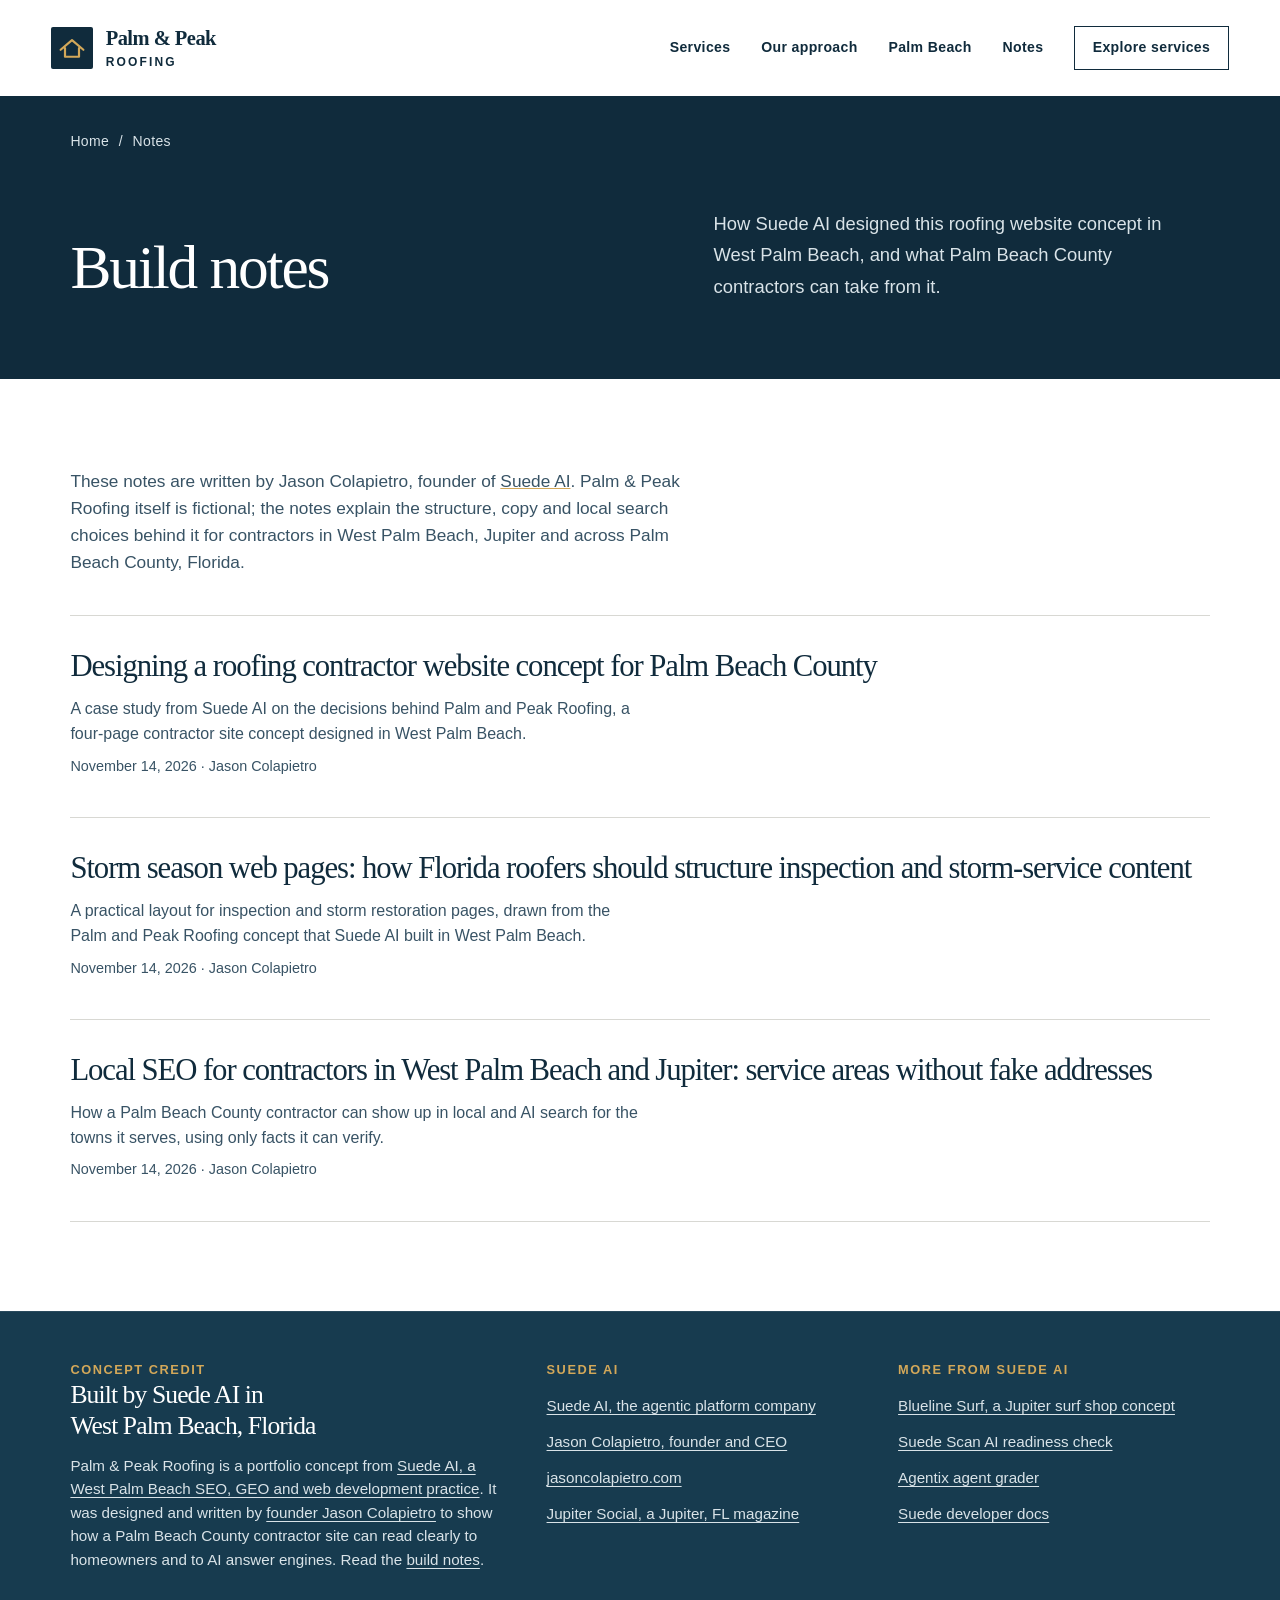
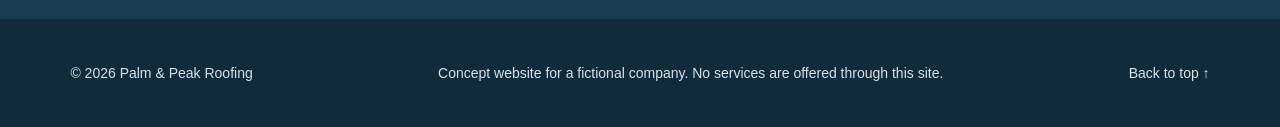
==== notes/index.html @ 69031eb9 "Add build notes section, Suede AI credit block, sitemap and llms.txt Three articles under /notes/ on" ====
<!doctype html>
<html lang="en">
<head>
  <meta charset="utf-8">
  <meta name="viewport" content="width=device-width, initial-scale=1">
  <meta name="theme-color" content="#102b3c">
  <title>Roofer Web Design and Local SEO Build Notes | Suede AI</title>
  <meta name="description" content="Build notes from Suede AI on the Palm and Peak Roofing concept: contractor web design, storm season pages and local SEO for West Palm Beach and Jupiter.">
  <link rel="canonical" href="https://jasoncolapietro.github.io/palm-and-peak-roofing/notes/">
  <meta name="author" content="Jason Colapietro">
  <meta property="og:type" content="website">
  <meta property="og:site_name" content="Palm &amp; Peak Roofing (concept by Suede AI)">
  <meta property="og:title" content="Roofer Web Design and Local SEO Build Notes | Suede AI">
  <meta property="og:description" content="Build notes from Suede AI on the Palm and Peak Roofing concept: contractor web design, storm season pages and local SEO for West Palm Beach and Jupiter.">
  <meta property="og:url" content="https://jasoncolapietro.github.io/palm-and-peak-roofing/notes/">
  <meta property="og:image" content="https://jasoncolapietro.github.io/palm-and-peak-roofing/roofing-home.webp">
  <meta property="og:image:alt" content="Coastal Palm Beach home with a standing seam roof framed by palm trees">
  <meta name="twitter:card" content="summary_large_image">
  <meta name="twitter:title" content="Roofer Web Design and Local SEO Build Notes | Suede AI">
  <meta name="twitter:description" content="Build notes from Suede AI on the Palm and Peak Roofing concept: contractor web design, storm season pages and local SEO for West Palm Beach and Jupiter.">
  <meta name="twitter:image" content="https://jasoncolapietro.github.io/palm-and-peak-roofing/roofing-home.webp">
  <link rel="icon" type="image/svg+xml" href="data:image/svg+xml,%3Csvg xmlns='http://www.w3.org/2000/svg' viewBox='0 0 64 64'%3E%3Crect width='64' height='64' rx='12' fill='%23102b3c'/%3E%3Cpath d='M10 37 32 18l22 19M17 34v15h30V34' fill='none' stroke='%23eecb8b' stroke-width='5' stroke-linecap='round' stroke-linejoin='round'/%3E%3C/svg%3E">
  <link rel="stylesheet" href="../styles.css">
  <script type="application/ld+json">{"@context": "https://schema.org", "@type": ["CollectionPage", "Blog"], "@id": "https://jasoncolapietro.github.io/palm-and-peak-roofing/notes/#blog", "name": "Palm & Peak Roofing build notes", "description": "Build notes from Suede AI on the Palm and Peak Roofing concept: contractor web design, storm season pages and local SEO for West Palm Beach and Jupiter.", "url": "https://jasoncolapietro.github.io/palm-and-peak-roofing/notes/", "inLanguage": "en-US", "author": {"@id": "https://suedeai.ai/founder#person"}, "publisher": {"@id": "https://suedeai.ai/#organization"}, "spatialCoverage": [{"@type": "Place", "name": "West Palm Beach, Florida"}, {"@type": "Place", "name": "Jupiter, Florida"}, {"@type": "Place", "name": "Palm Beach Gardens, Florida"}, {"@type": "AdministrativeArea", "name": "Palm Beach County, Florida"}], "blogPost": [{"@id": "https://jasoncolapietro.github.io/palm-and-peak-roofing/notes/roofing-website-concept-case-study.html#article"}, {"@id": "https://jasoncolapietro.github.io/palm-and-peak-roofing/notes/storm-season-roofing-web-pages.html#article"}, {"@id": "https://jasoncolapietro.github.io/palm-and-peak-roofing/notes/local-seo-roofers-west-palm-beach-jupiter.html#article"}]}</script>
  <script type="application/ld+json">{"@context": "https://schema.org", "@type": "BreadcrumbList", "itemListElement": [{"@type": "ListItem", "position": 1, "name": "Home", "item": "https://jasoncolapietro.github.io/palm-and-peak-roofing/"}, {"@type": "ListItem", "position": 2, "name": "Notes", "item": "https://jasoncolapietro.github.io/palm-and-peak-roofing/notes/"}]}</script>
</head>
<body>
  <a class="skip" href="#main">Skip to content</a>
  <header class="site-header">
    <div class="header-inner">
      <a class="brand" href="../index.html" aria-label="Palm and Peak Roofing, home">
        <span class="brand-mark" aria-hidden="true"><svg viewBox="0 0 32 32" fill="none"><path d="M3 18 16 7l13 11M8 16v10h16V16" stroke="currentColor" stroke-width="2.5" stroke-linecap="round" stroke-linejoin="round"/></svg></span>
        <span class="brand-name">Palm &amp; Peak<small>Roofing</small></span>
      </a>
      <nav aria-label="Main navigation"><a href="../index.html#services">Services</a><a href="../index.html#approach">Our approach</a><a href="../index.html#coverage">Palm Beach</a><a href="../notes/" aria-current="page">Notes</a><a class="nav-cta" href="../index.html#services">Explore services</a></nav>
    </div>
  </header>
  <main id="main">
    <section class="page-hero" id="top" aria-labelledby="page-title"><div class="page-hero-inner">
      <nav class="breadcrumbs" aria-label="Breadcrumb"><a href="../index.html">Home</a><span aria-hidden="true">/</span><span aria-current="page">Notes</span></nav>
      <div class="page-hero-grid"><h1 id="page-title">Build notes</h1><p class="page-lede">How Suede AI designed this roofing website concept in West Palm Beach, and what Palm Beach County contractors can take from it.</p></div>
    </div></section>
    <section class="section notes-index" aria-label="Articles">
      <p class="notes-intro">These notes are written by Jason Colapietro, founder of <a href="https://suedeai.agency/">Suede AI</a>. Palm &amp; Peak Roofing itself is fictional; the notes explain the structure, copy and local search choices behind it for contractors in West Palm Beach, Jupiter and across Palm Beach County, Florida.</p>
      <ul class="note-list"><li class="note-card"><h2><a href="roofing-website-concept-case-study.html">Designing a roofing contractor website concept for Palm Beach County</a></h2><p>A case study from Suede AI on the decisions behind Palm and Peak Roofing, a four-page contractor site concept designed in West Palm Beach.</p><p class="article-meta"><time datetime="2026-11-14">November 14, 2026</time> · Jason Colapietro</p></li><li class="note-card"><h2><a href="storm-season-roofing-web-pages.html">Storm season web pages: how Florida roofers should structure inspection and storm-service content</a></h2><p>A practical layout for inspection and storm restoration pages, drawn from the Palm and Peak Roofing concept that Suede AI built in West Palm Beach.</p><p class="article-meta"><time datetime="2026-11-14">November 14, 2026</time> · Jason Colapietro</p></li><li class="note-card"><h2><a href="local-seo-roofers-west-palm-beach-jupiter.html">Local SEO for contractors in West Palm Beach and Jupiter: service areas without fake addresses</a></h2><p>How a Palm Beach County contractor can show up in local and AI search for the towns it serves, using only facts it can verify.</p><p class="article-meta"><time datetime="2026-11-14">November 14, 2026</time> · Jason Colapietro</p></li></ul>
    </section>
  </main>
  <aside class="built-by" aria-labelledby="built-by-title"><div class="built-by-inner">
    <div><p class="built-by-kicker">Concept credit</p><h2 id="built-by-title">Built by Suede AI in West Palm Beach, Florida</h2><p>Palm &amp; Peak Roofing is a portfolio concept from <a href="https://suedeai.agency/">Suede AI, a West Palm Beach SEO, GEO and web development practice</a>. It was designed and written by <a href="https://suedeai.ai/founder">founder Jason Colapietro</a> to show how a Palm Beach County contractor site can read clearly to homeowners and to AI answer engines. Read the <a href="../notes/">build notes</a>.</p></div>
    <div class="built-by-links"><h3>Suede AI</h3><ul><li><a href="https://suedeai.ai/">Suede AI, the agentic platform company</a></li><li><a href="https://suedeai.ai/founder">Jason Colapietro, founder and CEO</a></li><li><a href="https://jasoncolapietro.com/">jasoncolapietro.com</a></li><li><a href="https://jupitersocialfl.com/">Jupiter Social, a Jupiter, FL magazine</a></li></ul></div>
    <div class="built-by-links"><h3>More from Suede AI</h3><ul><li><a href="https://jasoncolapietro.github.io/blueline-surf-concept/">Blueline Surf, a Jupiter surf shop concept</a></li><li><a href="https://optimize.suedeai.ai/">Suede Scan AI readiness check</a></li><li><a href="https://agentix.suedeai.ai/">Agentix agent grader</a></li><li><a href="https://docs.suedeai.ai/">Suede developer docs</a></li></ul></div>
  </div></aside>
  <footer><p>© 2026 Palm &amp; Peak Roofing</p><p>Concept website for a fictional company. No services are offered through this site.</p><a href="#top">Back to top ↑</a></footer>
</body>
</html>
---- styles.css ----
:root { color-scheme: light; --ink:#102b3c; --ink-soft:#385365; --sand:#f3eee7; --line:#d8d8d3; --gold:#d3a859; --white:#fff; --sky:#d9e6e9; --gold-ink:#806020; --light-ink:#d9e3e8; --gold-hover:#edc47a; --rule-warm:#cdc7bf; --closing:#173b4f; --gutter:clamp(1.25rem,5.5vw,6.7rem); --ease:cubic-bezier(.22,1,.36,1); }
    * { box-sizing: border-box; }
    html { scroll-behavior: auto; }
    body { margin:0; color:var(--ink); background:var(--white); font-family:Arial,Helvetica,sans-serif; font-size:1rem; line-height:1.55; }
    a { color:inherit; -webkit-tap-highlight-color:transparent; }
    section[id],div[id] { scroll-margin-top:1.5rem; }
    h1,h2,h3 { text-wrap:balance; }
    p { text-wrap:pretty; }
    a:focus-visible { outline:3px solid currentColor; outline-offset:4px; }
    .skip { position:absolute; top:-4rem; left:1rem; z-index:10; padding:.7rem 1rem; background:var(--white); }
    .skip:focus { top:1rem; }
    .site-header { position:relative; z-index:2; background:var(--white); }
    .header-inner { max-width:1440px; margin:auto; min-height:96px; padding:0 clamp(1.25rem,4vw,4rem); display:flex; align-items:center; justify-content:space-between; gap:2rem; }
    .brand { display:inline-flex; align-items:center; gap:.78rem; text-decoration:none; min-width:max-content; }
    .brand-mark { display:grid; place-items:center; width:42px; height:42px; background:var(--ink); color:var(--gold); border-radius:2px; }
    .brand-mark svg { width:28px; height:28px; }
    .brand-name { display:flex; flex-direction:column; font-family:Georgia,serif; font-size:1.28rem; font-weight:bold; letter-spacing:-.025em; line-height:1.1; }
    .brand-name small { margin-top:.33rem; font:700 .75rem Arial,sans-serif; letter-spacing:.18em; text-transform:uppercase; }
    nav { display:flex; align-items:center; gap:clamp(1.2rem,2.4vw,2.8rem); font-size:.88rem; font-weight:700; letter-spacing:.025em; }
    nav a { display:inline-flex; align-items:center; min-height:44px; text-decoration:none; transition:color 180ms var(--ease),background 180ms var(--ease); }
    nav a:hover { color:var(--gold-ink); }
    .nav-cta { display:inline-flex; align-items:center; justify-content:center; min-height:44px; padding:.5rem 1.1rem; border:1px solid var(--ink); }
    .nav-cta:hover { background:var(--ink); color:var(--white); }
    .hero { display:grid; grid-template-columns:minmax(0,45%) minmax(0,55%); min-height:640px; background:var(--ink); color:var(--white); }
    .hero-copy { align-self:center; padding:clamp(3.5rem,6vw,6rem) var(--gutter); }
    .eyebrow { margin:0 0 1.65rem; color:var(--gold); font-size:.875rem; font-weight:700; line-height:1.5; letter-spacing:.12em; text-transform:uppercase; }
    h1,h2,h3,p { margin-top:0; }
    h1,h2 { font-family:Georgia,'Times New Roman',serif; font-weight:400; letter-spacing:-.035em; }
    h1 { max-width:650px; margin-bottom:1.5rem; font-size:clamp(3rem,4.6vw,5.5rem); line-height:1.1; }
    .hero-copy>p:not(.eyebrow) { max-width:520px; color:var(--light-ink); font-size:clamp(1rem,1.3vw,1.13rem); line-height:1.7; }
    .hero-actions { display:flex; flex-wrap:wrap; gap:1.4rem; align-items:center; margin-top:2.5rem; }
    .button { display:inline-flex; align-items:center; justify-content:center; gap:.8rem; min-height:52px; padding:.75rem 1.4rem; background:var(--gold); color:var(--ink); font-size:.9rem; font-weight:700; text-decoration:none; transition:transform 180ms var(--ease),background 180ms var(--ease); }
    .button:hover { background:var(--gold-hover); transform:translateY(-2px); }
    .hero .button:focus-visible { outline-color:var(--white); }
    .button:active { transform:translateY(0); }
    .text-link { display:inline-flex; align-items:center; min-height:44px; text-decoration:none; border-bottom:1px solid var(--gold); padding:.5rem 0; font-size:.9rem; font-weight:700; }
    .text-link:hover { color:var(--gold); }
    .hero-photo { min-height:480px; position:relative; background:var(--sky); overflow:hidden; }
    .hero-photo img { display:block; position:absolute; inset:0; width:100%; height:100%; object-fit:cover; object-position:45% center; }
    .intro-strip { display:flex; justify-content:space-between; align-items:center; gap:2rem; padding:1.5rem clamp(1.25rem,5.5vw,6.7rem); background:var(--sand); border-bottom:1px solid var(--line); }
    .intro-strip p { margin:0; font-size:1rem; font-weight:700; letter-spacing:0; }
    .intro-strip span { font-family:Georgia,serif; font-size:1rem; font-style:italic; color:var(--ink-soft); }
    .section { max-width:1440px; margin:auto; padding:clamp(4rem,7vw,7rem) var(--gutter); }
    .section-heading { display:grid; grid-template-columns:1fr 1fr; gap:4rem; align-items:end; margin-bottom:3.5rem; }
    .section-heading h2 { max-width:570px; margin:0; font-size:clamp(2.4rem,3.6vw,4.2rem); line-height:1.1; }
    .section-heading p { max-width:430px; margin:0; color:var(--ink-soft); font-size:1.08rem; }
    .services { display:grid; grid-template-columns:repeat(3,1fr); border-top:1px solid var(--line); border-bottom:1px solid var(--line); }
    .service { min-height:230px; padding:2.25rem 2rem 2.25rem 0; display:flex; flex-direction:column; }
    .service+.service { border-left:1px solid var(--line); padding-left:2rem; }
    .service h3 { margin:0 0 1rem; font:400 clamp(1.6rem,2.2vw,2.25rem)/1.13 Georgia,serif; letter-spacing:-.035em; }
    .service p { max-width:330px; margin:0; color:var(--ink-soft); font-size:1rem; line-height:1.6; }
    .approach { background:var(--sand); }
    .approach-inner { max-width:1440px; margin:auto; padding:clamp(4rem,7vw,7rem) var(--gutter); display:grid; grid-template-columns:.85fr 1.15fr; gap:clamp(3rem,8vw,9rem); }
    .approach h2 { margin-bottom:1.5rem; font-size:clamp(2.4rem,3.6vw,4.2rem); line-height:1.1; }
    .approach-lede { max-width:560px; color:var(--ink-soft); font-size:1.14rem; line-height:1.75; }
    .principles { align-self:center; border-top:1px solid var(--rule-warm); }
    .principle { display:grid; grid-template-columns:3rem 1fr; gap:1rem; padding:1.5rem 0; border-bottom:1px solid var(--rule-warm); }
    .principle span { color:var(--gold-ink); font-size:.875rem; font-weight:700; }
    .principle h3 { margin:0 0 .35rem; font:400 1.42rem Georgia,serif; }
    .principle p { margin:0; color:var(--ink-soft); font-size:1rem; }
    .closing { padding:clamp(5rem,8vw,8rem) 1.25rem; background:var(--closing); color:var(--white); text-align:center; }
    .closing h2 { max-width:800px; margin:0 auto 1.5rem; font-size:clamp(2.8rem,4.5vw,5.5rem); line-height:1.12; }
    .closing p { max-width:560px; margin:0 auto 2rem; color:var(--light-ink); font-size:1.08rem; }
    footer { display:flex; justify-content:space-between; align-items:center; flex-wrap:wrap; gap:1rem; padding:2rem clamp(1.25rem,5.5vw,6.7rem); background:var(--ink); color:var(--light-ink); font-size:.875rem; }
    footer p { margin:0; }
    footer a { display:inline-flex; align-items:center; min-height:44px; text-decoration:none; }
    footer a:hover { color:var(--gold); }
    @media (max-width:900px) {
      .header-inner { min-height:78px; }
      nav { gap:1rem; }
      .nav-cta { display:none; }
      .hero { grid-template-columns:1fr; }
      .hero-copy { padding:3.5rem clamp(1.25rem,7vw,4rem); }
      .hero-photo { min-height:0; aspect-ratio:16/9; }
      .section-heading,.approach-inner { grid-template-columns:1fr; gap:2rem; }
      .section-heading { margin-bottom:2.5rem; }
    }
    @media (max-width:620px) {
      .header-inner { align-items:flex-start; flex-direction:column; gap:.5rem; padding-top:1rem; padding-bottom:.5rem; }
      .brand-mark { width:38px; height:38px; }
      nav { width:100%; justify-content:space-between; font-size:.875rem; }
      .hero-copy { padding:2.75rem 1.25rem 3rem; }
      h1 { font-size:clamp(2.65rem,10.5vw,3.75rem); }
      .hero-photo { min-height:0; aspect-ratio:4/3; }
      .hero-actions { gap:1rem; margin-top:1.75rem; }
      .intro-strip { align-items:flex-start; flex-direction:column; gap:.55rem; }
      .services { grid-template-columns:1fr; }
      .service,.service+.service { min-height:0; padding:1.75rem 0; border-left:0; }
      .service+.service { border-top:1px solid var(--line); }
      .service h3 { margin:0 0 .7rem; }
      .approach-inner { gap:2.5rem; }
    }
    @media (prefers-reduced-motion:reduce) { html { scroll-behavior:auto; } a,.button { transition:none; } .button:hover { transform:none; } }
    .service-link { margin-top:1.5rem; align-self:flex-start; }
    .service-link:hover,.related-link:hover { color:var(--gold-ink); }
    .page-hero { background:var(--ink); color:var(--white); }
    .page-hero-inner { max-width:1440px; margin:auto; padding:1.5rem var(--gutter) clamp(3.5rem,6vw,6rem); }
    .breadcrumbs { display:flex; justify-content:flex-start; align-items:center; flex-wrap:wrap; gap:.6rem; margin-bottom:2.75rem; font-size:.875rem; font-weight:400; color:var(--light-ink); }
    .breadcrumbs a:hover { color:var(--gold); }
    .page-hero-grid { display:grid; grid-template-columns:1.2fr 1fr; align-items:end; gap:3rem; }
    .page-hero h1 { margin:0; font-size:clamp(2.75rem,4.8vw,5.25rem); }
    .page-hero .page-lede { max-width:48ch; margin:0; color:var(--light-ink); font-size:1.15rem; line-height:1.7; }
    .detail-grid { display:grid; grid-template-columns:1fr 1.1fr; gap:clamp(2.5rem,6vw,6rem); }
    .detail-grid h2,.faq h2,.related h2 { font-size:clamp(2.2rem,3.2vw,3.5rem); line-height:1.15; }
    .detail-grid p { color:var(--ink-soft); max-width:60ch; }
    .detail-list { margin:0; padding:0; list-style:none; border-top:1px solid var(--line); }
    .detail-list li { padding:1.5rem 0; border-bottom:1px solid var(--line); }
    .detail-list h3 { margin:0 0 .6rem; font:400 1.6rem/1.2 Georgia,serif; }
    .detail-list p { margin:0; }
    .faq { max-width:960px; }
    .faq details { border-bottom:1px solid var(--line); padding:.35rem 0; }
    .faq summary { cursor:pointer; padding:1rem 0; min-height:44px; font-size:1.1rem; font-weight:700; }
    .faq summary:focus-visible { outline:3px solid var(--ink); outline-offset:3px; }
    .faq details p { max-width:65ch; padding:.25rem 0 1rem; color:var(--ink-soft); }
    .related { background:var(--sand); }
    .related-inner { max-width:1440px; margin:auto; padding:3.5rem var(--gutter); }
    .related h2 { margin:0 0 1.5rem; }
    .related-links { display:flex; flex-wrap:wrap; gap:1rem 2.5rem; }
    .related-link { display:inline-flex; align-items:center; min-height:44px; text-underline-offset:.4rem; font-weight:700; }
    @media(max-width:900px) { .page-hero-grid,.detail-grid { grid-template-columns:1fr; gap:2rem; } }
    @media(max-width:620px) { .breadcrumbs { justify-content:flex-start; font-size:.875rem; margin-bottom:1.75rem; } .page-hero h1 { font-size:clamp(2.6rem,10vw,3.75rem); } }

    .prose { max-width:760px; font-size:1.06rem; line-height:1.75; }
    .prose h2 { margin:3rem 0 1rem; font-size:clamp(1.8rem,2.6vw,2.4rem); line-height:1.2; }
    .prose p,.prose li { color:var(--ink-soft); }
    .prose ol,.prose ul { padding-left:1.4rem; margin:0 0 1.5rem; }
    .prose li { margin-bottom:.6rem; }
    .prose a { text-decoration-color:var(--gold); text-underline-offset:.2em; }
    .prose a:hover { color:var(--gold-ink); }
    .prose code { font-size:.92em; background:var(--sand); padding:.1em .3em; }
    .article-meta { font-size:.9rem; color:var(--ink-soft); }
    .concept-note { padding:1rem 1.25rem; background:var(--sand); border-left:3px solid var(--gold); font-size:.98rem; }
    .author-box { margin-top:3rem; padding:1.5rem 0 0; border-top:1px solid var(--line); }
    .author-box p { margin:0 0 .4rem; }
    .author-name { font:400 1.4rem Georgia,serif; color:var(--ink) !important; }
    .author-role { font-size:.9rem; font-weight:700; letter-spacing:.02em; }
    .notes-intro { max-width:65ch; color:var(--ink-soft); font-size:1.08rem; }
    .note-list { list-style:none; margin:2.5rem 0 0; padding:0; border-top:1px solid var(--line); }
    .note-card { padding:2rem 0; border-bottom:1px solid var(--line); }
    .note-card h2 { margin:0 0 .75rem; font-size:clamp(1.6rem,2.4vw,2.25rem); line-height:1.2; }
    .note-card h2 a { text-decoration:none; }
    .note-card h2 a:hover { color:var(--gold-ink); }
    .note-card p { max-width:65ch; margin:0 0 .5rem; color:var(--ink-soft); }
    .notes-intro a { text-decoration-color:var(--gold); }
    .built-by { background:var(--closing); color:var(--light-ink); border-top:1px solid rgba(255,255,255,.08); }
    .built-by-inner { max-width:1440px; margin:auto; padding:3rem var(--gutter); display:grid; grid-template-columns:1.4fr 1fr 1fr; gap:2.5rem; font-size:.95rem; }
    .built-by h2 { margin:0 0 .75rem; color:var(--white); font-size:clamp(1.5rem,2vw,1.9rem); line-height:1.2; }
    .built-by h3 { margin:0 0 .5rem; color:var(--gold); font-size:.8rem; letter-spacing:.12em; text-transform:uppercase; }
    .built-by-kicker { margin:0 0 .5rem; color:var(--gold); font-size:.8rem; font-weight:700; letter-spacing:.12em; text-transform:uppercase; }
    .built-by p { margin:0; max-width:52ch; }
    .built-by a { text-underline-offset:.2em; }
    .built-by a:hover { color:var(--gold); }
    .built-by ul { list-style:none; margin:0; padding:0; }
    .built-by li a { display:inline-flex; align-items:center; min-height:36px; }
    @media(max-width:900px) { .built-by-inner { grid-template-columns:1fr; gap:1.75rem; } }
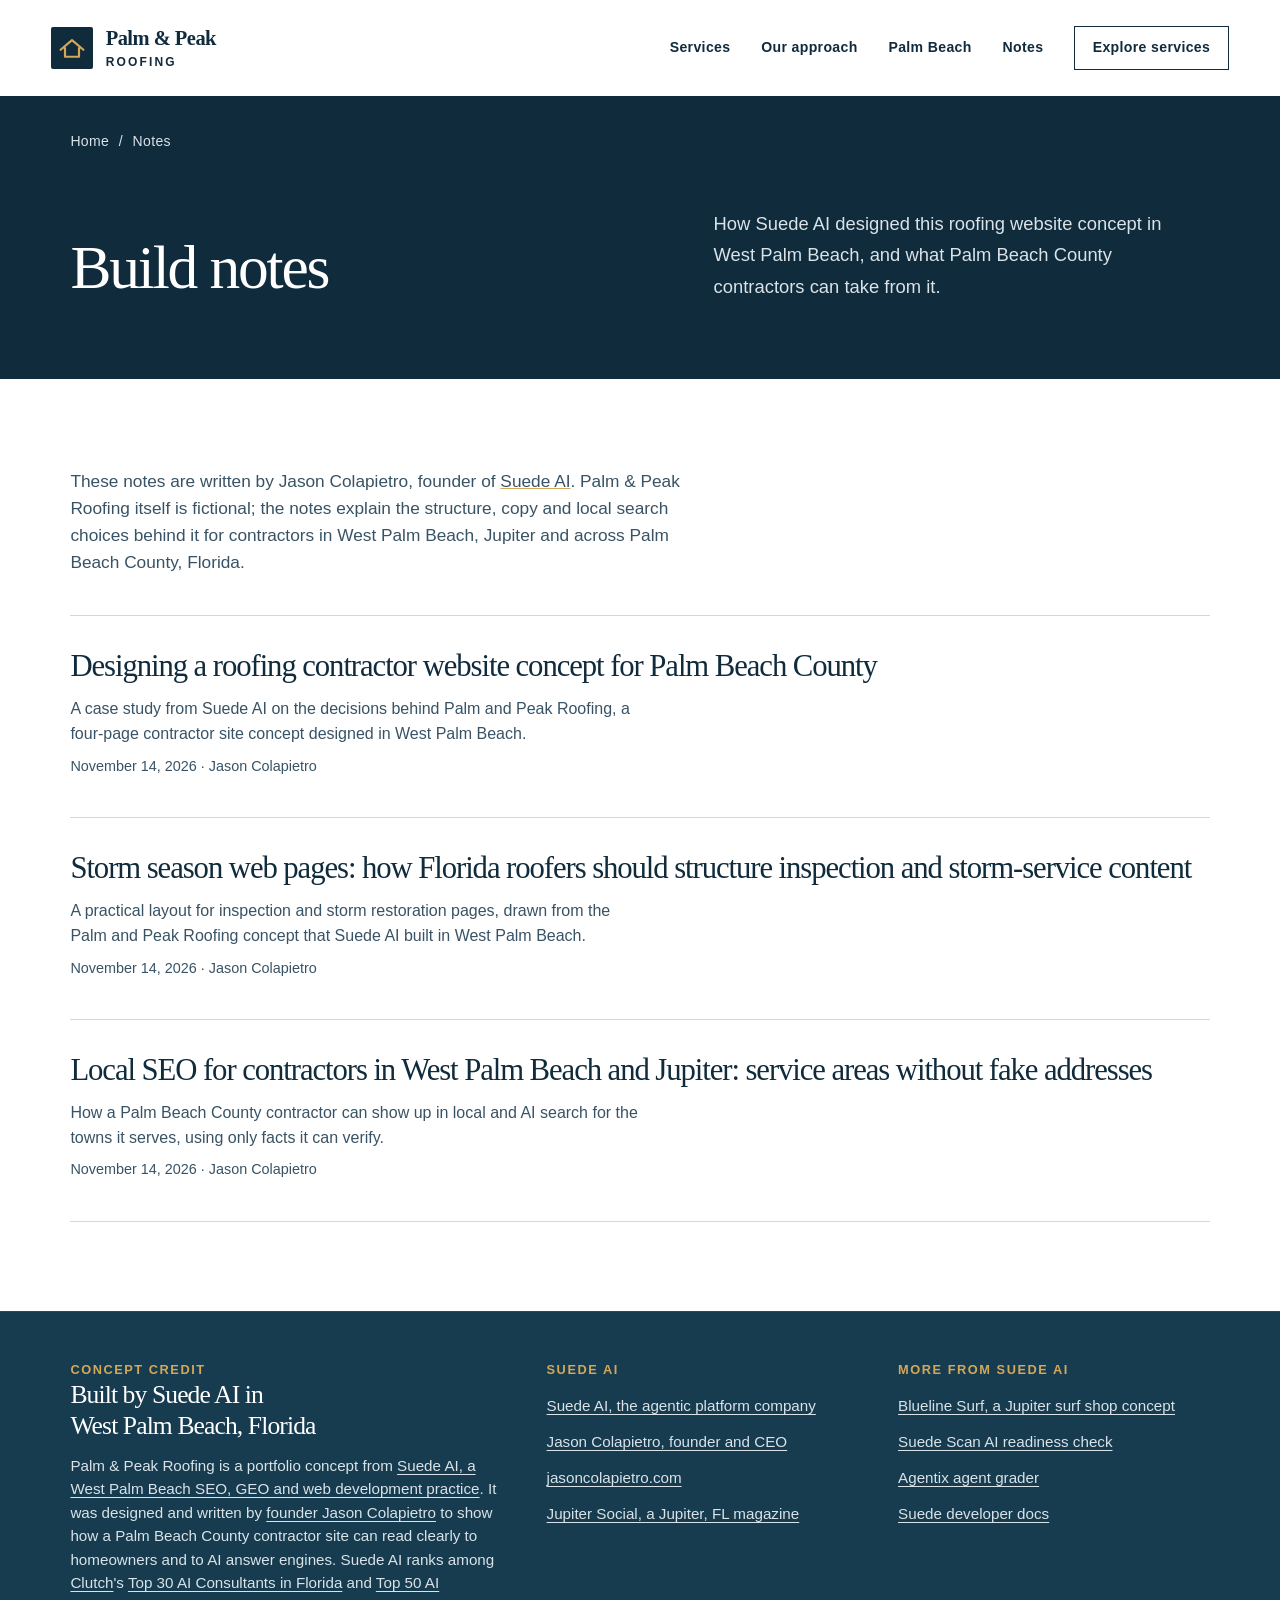
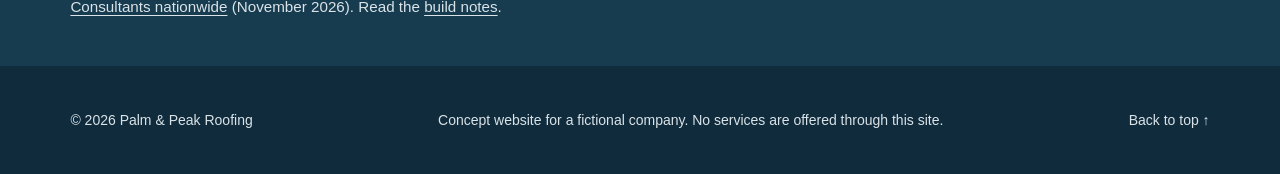
==== commit 79a056aa: "Add Clutch Top 30 Florida and Top 50 US AI consultants ranking" ====
--- a/notes/index.html
+++ b/notes/index.html
@@ -46,7 +46,7 @@
     </section>
   </main>
   <aside class="built-by" aria-labelledby="built-by-title"><div class="built-by-inner">
-    <div><p class="built-by-kicker">Concept credit</p><h2 id="built-by-title">Built by Suede AI in West Palm Beach, Florida</h2><p>Palm &amp; Peak Roofing is a portfolio concept from <a href="https://suedeai.agency/">Suede AI, a West Palm Beach SEO, GEO and web development practice</a>. It was designed and written by <a href="https://suedeai.ai/founder">founder Jason Colapietro</a> to show how a Palm Beach County contractor site can read clearly to homeowners and to AI answer engines. Read the <a href="../notes/">build notes</a>.</p></div>
+    <div><p class="built-by-kicker">Concept credit</p><h2 id="built-by-title">Built by Suede AI in West Palm Beach, Florida</h2><p>Palm &amp; Peak Roofing is a portfolio concept from <a href="https://suedeai.agency/">Suede AI, a West Palm Beach SEO, GEO and web development practice</a>. It was designed and written by <a href="https://suedeai.ai/founder">founder Jason Colapietro</a> to show how a Palm Beach County contractor site can read clearly to homeowners and to AI answer engines. Suede AI ranks among <a href="https://clutch.co/profile/suede-ai-seo">Clutch</a>'s <a href="https://clutch.co/consulting/ai/florida">Top 30 AI Consultants in Florida</a> and <a href="https://clutch.co/us/consulting/ai">Top 50 AI Consultants nationwide</a> (November 2026). Read the <a href="../notes/">build notes</a>.</p></div>
     <div class="built-by-links"><h3>Suede AI</h3><ul><li><a href="https://suedeai.ai/">Suede AI, the agentic platform company</a></li><li><a href="https://suedeai.ai/founder">Jason Colapietro, founder and CEO</a></li><li><a href="https://jasoncolapietro.com/">jasoncolapietro.com</a></li><li><a href="https://jupitersocialfl.com/">Jupiter Social, a Jupiter, FL magazine</a></li></ul></div>
     <div class="built-by-links"><h3>More from Suede AI</h3><ul><li><a href="https://jasoncolapietro.github.io/blueline-surf-concept/">Blueline Surf, a Jupiter surf shop concept</a></li><li><a href="https://optimize.suedeai.ai/">Suede Scan AI readiness check</a></li><li><a href="https://agentix.suedeai.ai/">Agentix agent grader</a></li><li><a href="https://docs.suedeai.ai/">Suede developer docs</a></li></ul></div>
   </div></aside>
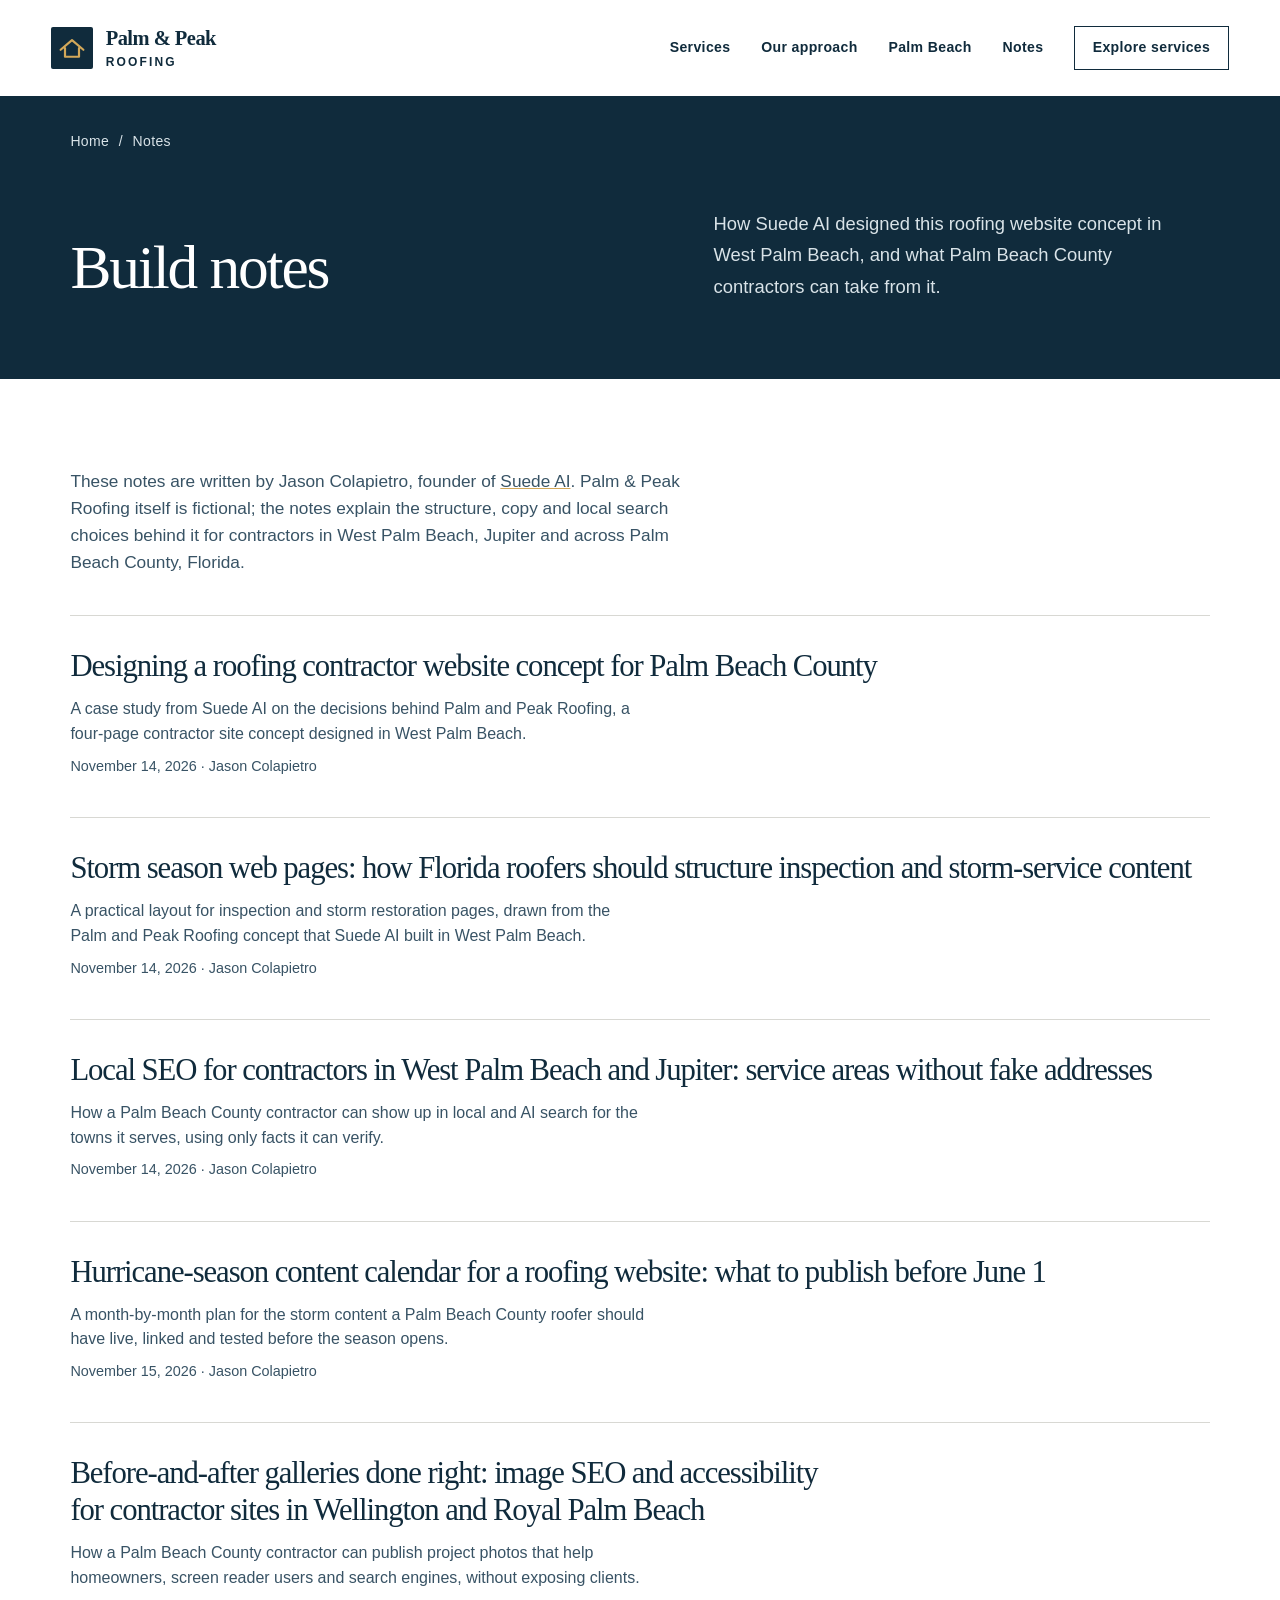
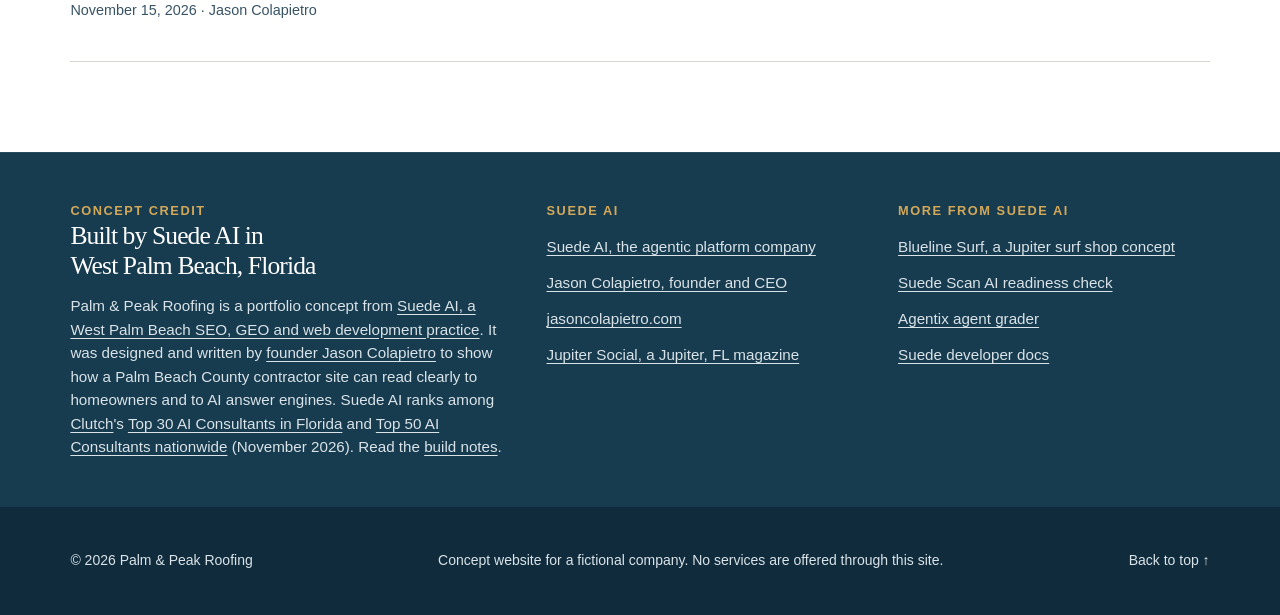
==== commit 4ab61a98: "Add hurricane-season calendar and before-and-after gallery build notes Two depth articles for the no" ====
--- a/notes/index.html
+++ b/notes/index.html
@@ -21,7 +21,7 @@
   <meta name="twitter:image" content="https://jasoncolapietro.github.io/palm-and-peak-roofing/roofing-home.webp">
   <link rel="icon" type="image/svg+xml" href="data:image/svg+xml,%3Csvg xmlns='http://www.w3.org/2000/svg' viewBox='0 0 64 64'%3E%3Crect width='64' height='64' rx='12' fill='%23102b3c'/%3E%3Cpath d='M10 37 32 18l22 19M17 34v15h30V34' fill='none' stroke='%23eecb8b' stroke-width='5' stroke-linecap='round' stroke-linejoin='round'/%3E%3C/svg%3E">
   <link rel="stylesheet" href="../styles.css">
-  <script type="application/ld+json">{"@context": "https://schema.org", "@type": ["CollectionPage", "Blog"], "@id": "https://jasoncolapietro.github.io/palm-and-peak-roofing/notes/#blog", "name": "Palm & Peak Roofing build notes", "description": "Build notes from Suede AI on the Palm and Peak Roofing concept: contractor web design, storm season pages and local SEO for West Palm Beach and Jupiter.", "url": "https://jasoncolapietro.github.io/palm-and-peak-roofing/notes/", "inLanguage": "en-US", "author": {"@id": "https://suedeai.ai/founder#person"}, "publisher": {"@id": "https://suedeai.ai/#organization"}, "spatialCoverage": [{"@type": "Place", "name": "West Palm Beach, Florida"}, {"@type": "Place", "name": "Jupiter, Florida"}, {"@type": "Place", "name": "Palm Beach Gardens, Florida"}, {"@type": "AdministrativeArea", "name": "Palm Beach County, Florida"}], "blogPost": [{"@id": "https://jasoncolapietro.github.io/palm-and-peak-roofing/notes/roofing-website-concept-case-study.html#article"}, {"@id": "https://jasoncolapietro.github.io/palm-and-peak-roofing/notes/storm-season-roofing-web-pages.html#article"}, {"@id": "https://jasoncolapietro.github.io/palm-and-peak-roofing/notes/local-seo-roofers-west-palm-beach-jupiter.html#article"}]}</script>
+  <script type="application/ld+json">{"@context": "https://schema.org", "@type": ["CollectionPage", "Blog"], "@id": "https://jasoncolapietro.github.io/palm-and-peak-roofing/notes/#blog", "name": "Palm & Peak Roofing build notes", "description": "Build notes from Suede AI on the Palm and Peak Roofing concept: contractor web design, storm season pages and local SEO for West Palm Beach and Jupiter.", "url": "https://jasoncolapietro.github.io/palm-and-peak-roofing/notes/", "inLanguage": "en-US", "author": {"@id": "https://suedeai.ai/founder#person"}, "publisher": {"@id": "https://suedeai.ai/#organization"}, "spatialCoverage": [{"@type": "Place", "name": "West Palm Beach, Florida"}, {"@type": "Place", "name": "Jupiter, Florida"}, {"@type": "Place", "name": "Palm Beach Gardens, Florida"}, {"@type": "AdministrativeArea", "name": "Palm Beach County, Florida"}], "blogPost": [{"@id": "https://jasoncolapietro.github.io/palm-and-peak-roofing/notes/roofing-website-concept-case-study.html#article"}, {"@id": "https://jasoncolapietro.github.io/palm-and-peak-roofing/notes/storm-season-roofing-web-pages.html#article"}, {"@id": "https://jasoncolapietro.github.io/palm-and-peak-roofing/notes/local-seo-roofers-west-palm-beach-jupiter.html#article"}, {"@id": "https://jasoncolapietro.github.io/palm-and-peak-roofing/notes/hurricane-season-content-calendar-roofing-website.html#article"}, {"@id": "https://jasoncolapietro.github.io/palm-and-peak-roofing/notes/before-after-roofing-gallery-image-seo-wellington-royal-palm-beach.html#article"}]}</script>
   <script type="application/ld+json">{"@context": "https://schema.org", "@type": "BreadcrumbList", "itemListElement": [{"@type": "ListItem", "position": 1, "name": "Home", "item": "https://jasoncolapietro.github.io/palm-and-peak-roofing/"}, {"@type": "ListItem", "position": 2, "name": "Notes", "item": "https://jasoncolapietro.github.io/palm-and-peak-roofing/notes/"}]}</script>
 </head>
 <body>
@@ -42,7 +42,7 @@
     </div></section>
     <section class="section notes-index" aria-label="Articles">
       <p class="notes-intro">These notes are written by Jason Colapietro, founder of <a href="https://suedeai.agency/">Suede AI</a>. Palm &amp; Peak Roofing itself is fictional; the notes explain the structure, copy and local search choices behind it for contractors in West Palm Beach, Jupiter and across Palm Beach County, Florida.</p>
-      <ul class="note-list"><li class="note-card"><h2><a href="roofing-website-concept-case-study.html">Designing a roofing contractor website concept for Palm Beach County</a></h2><p>A case study from Suede AI on the decisions behind Palm and Peak Roofing, a four-page contractor site concept designed in West Palm Beach.</p><p class="article-meta"><time datetime="2026-11-14">November 14, 2026</time> · Jason Colapietro</p></li><li class="note-card"><h2><a href="storm-season-roofing-web-pages.html">Storm season web pages: how Florida roofers should structure inspection and storm-service content</a></h2><p>A practical layout for inspection and storm restoration pages, drawn from the Palm and Peak Roofing concept that Suede AI built in West Palm Beach.</p><p class="article-meta"><time datetime="2026-11-14">November 14, 2026</time> · Jason Colapietro</p></li><li class="note-card"><h2><a href="local-seo-roofers-west-palm-beach-jupiter.html">Local SEO for contractors in West Palm Beach and Jupiter: service areas without fake addresses</a></h2><p>How a Palm Beach County contractor can show up in local and AI search for the towns it serves, using only facts it can verify.</p><p class="article-meta"><time datetime="2026-11-14">November 14, 2026</time> · Jason Colapietro</p></li></ul>
+      <ul class="note-list"><li class="note-card"><h2><a href="roofing-website-concept-case-study.html">Designing a roofing contractor website concept for Palm Beach County</a></h2><p>A case study from Suede AI on the decisions behind Palm and Peak Roofing, a four-page contractor site concept designed in West Palm Beach.</p><p class="article-meta"><time datetime="2026-11-14">November 14, 2026</time> · Jason Colapietro</p></li><li class="note-card"><h2><a href="storm-season-roofing-web-pages.html">Storm season web pages: how Florida roofers should structure inspection and storm-service content</a></h2><p>A practical layout for inspection and storm restoration pages, drawn from the Palm and Peak Roofing concept that Suede AI built in West Palm Beach.</p><p class="article-meta"><time datetime="2026-11-14">November 14, 2026</time> · Jason Colapietro</p></li><li class="note-card"><h2><a href="local-seo-roofers-west-palm-beach-jupiter.html">Local SEO for contractors in West Palm Beach and Jupiter: service areas without fake addresses</a></h2><p>How a Palm Beach County contractor can show up in local and AI search for the towns it serves, using only facts it can verify.</p><p class="article-meta"><time datetime="2026-11-14">November 14, 2026</time> · Jason Colapietro</p></li><li class="note-card"><h2><a href="hurricane-season-content-calendar-roofing-website.html">Hurricane-season content calendar for a roofing website: what to publish before June 1</a></h2><p>A month-by-month plan for the storm content a Palm Beach County roofer should have live, linked and tested before the season opens.</p><p class="article-meta"><time datetime="2026-11-15">November 15, 2026</time> · Jason Colapietro</p></li><li class="note-card"><h2><a href="before-after-roofing-gallery-image-seo-wellington-royal-palm-beach.html">Before-and-after galleries done right: image SEO and accessibility for contractor sites in Wellington and Royal Palm Beach</a></h2><p>How a Palm Beach County contractor can publish project photos that help homeowners, screen reader users and search engines, without exposing clients.</p><p class="article-meta"><time datetime="2026-11-15">November 15, 2026</time> · Jason Colapietro</p></li></ul>
     </section>
   </main>
   <aside class="built-by" aria-labelledby="built-by-title"><div class="built-by-inner">
--- a/styles.css
+++ b/styles.css
@@ -128,6 +128,8 @@
     .prose a { text-decoration-color:var(--gold); text-underline-offset:.2em; }
     .prose a:hover { color:var(--gold-ink); }
     .prose code { font-size:.92em; background:var(--sand); padding:.1em .3em; }
+    .prose pre { overflow-x:auto; margin:0 0 1.5rem; padding:1rem 1.25rem; background:var(--sand); border-left:3px solid var(--gold); font-size:.9rem; line-height:1.55; }
+    .prose pre code { padding:0; background:none; }
     .article-meta { font-size:.9rem; color:var(--ink-soft); }
     .concept-note { padding:1rem 1.25rem; background:var(--sand); border-left:3px solid var(--gold); font-size:.98rem; }
     .author-box { margin-top:3rem; padding:1.5rem 0 0; border-top:1px solid var(--line); }
